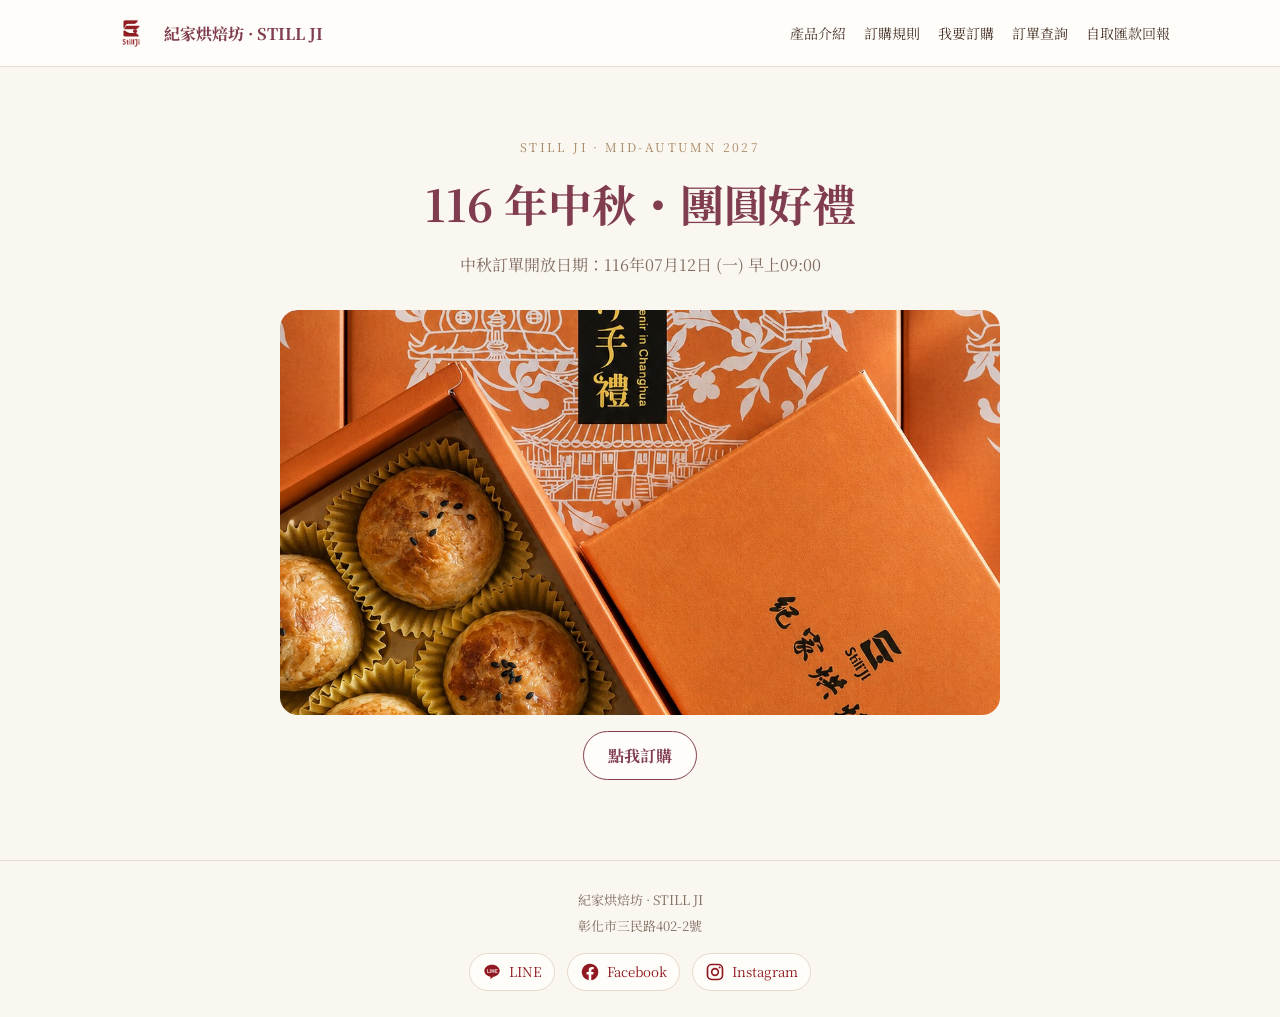
==== index.html @ f15d7599 "Replace homepage hero description with Mid-Autumn ordering opening date" ====
<!doctype html><html lang="zh-Hant"><head><meta charset="utf-8"><meta name="viewport" content="width=device-width,initial-scale=1"><title>116年中秋｜紀家烘焙坊</title><style>:root{--wine:#803d50;--ink:#49352b;--muted:#806d60;--line:#e8dbcf;--bg:#faf6f0}*{box-sizing:border-box}body{margin:0;min-height:100vh;display:flex;flex-direction:column;background:var(--bg);color:var(--ink);font-family:"Noto Sans TC","Microsoft JhengHei",sans-serif}a{color:inherit}header{background:#fffdf9;border-bottom:1px solid var(--line)}nav{max-width:1100px;margin:auto;display:flex;justify-content:space-between;align-items:center;gap:18px;padding:12px 20px}.brand{display:flex;align-items:center;gap:12px;text-decoration:none;font-weight:750;color:var(--wine);white-space:nowrap}.brand img{width:42px;height:42px;object-fit:contain}.links{display:flex;gap:18px;flex-wrap:wrap;font-size:14px}.links a{text-decoration:none}.links a:hover{text-decoration:underline}main{width:min(1040px,100%);margin:auto;padding:36px 20px 60px;flex:1}.hero{text-align:center;padding:35px 0 20px}.eyebrow{font-size:12px;letter-spacing:.2em;color:#a88965}h1,h2{font-family:"Noto Serif TC","Songti TC",serif;color:var(--wine)}h1{font-size:clamp(28px,5vw,44px);margin:16px 0}p{line-height:1.8}.hero p{color:var(--muted)}.hero img{width:min(100%,720px);aspect-ratio:16/9;border-radius:18px;display:block;margin:30px auto 0;object-fit:cover}.btn{display:inline-block;text-decoration:none;border:1px solid var(--wine);color:var(--wine);border-radius:999px;padding:12px 24px;font-weight:700;margin-top:16px;background:#fffdfa;cursor:pointer}.panel{background:#fffdfa;border:1px solid var(--line);border-radius:18px;padding:clamp(22px,4vw,38px);max-width:740px;margin:25px auto}.choices{display:grid;grid-template-columns:1fr 1fr;gap:16px}.choice{display:block;border:1px solid var(--line);border-radius:14px;padding:26px;text-decoration:none;background:#fff}.choice:hover{border-color:var(--wine)}.choice strong{display:block;color:var(--wine);font-size:20px;margin-bottom:9px}.muted{color:var(--muted)}.field{display:grid;grid-template-columns:1fr 135px;align-items:center;gap:12px;padding:13px 0;border-bottom:1px solid var(--line)}.field small{display:block;color:var(--muted);font-size:12px;margin-top:5px}input{padding:11px;border:1px solid #d5c8bd;border-radius:8px;font-size:16px;max-width:100%;width:100%}.total{background:#f8f0ea;border-radius:12px;padding:20px;margin-top:24px;white-space:pre-line;line-height:2}.notice{font-size:13px;color:#965142}footer{text-align:center;border-top:1px solid var(--line);padding:26px 12px;color:var(--muted);font-size:13px;line-height:2}.social{display:flex;justify-content:center;gap:10px;flex-wrap:wrap;margin-top:12px}.social a{border:1px solid var(--line);background:#fffdf9;color:var(--wine);text-decoration:none;border-radius:99px;padding:6px 14px}@media(max-width:700px){nav{flex-wrap:wrap}.links{gap:12px}.choices{grid-template-columns:1fr}.field{grid-template-columns:1fr 100px}main{padding:20px 14px 40px}}
/* Still Ji 2027 — shared literary typography across all pages */
:root{--sj-font:"Noto Serif TC","Songti TC","PMingLiU",serif;--sj-heading:var(--sj-font)}
html,body,header,nav,footer,main,section,article,aside,div,p,span,a,li,td,th,label,small,strong,b,h1,h2,h3,h4,h5,h6,summary,button,input,select,textarea,option{font-family:var(--sj-font)!important}
button,input,select,textarea{font-size:inherit}
</style><link rel="preconnect" href="https://fonts.googleapis.com"><link rel="preconnect" href="https://fonts.gstatic.com" crossorigin><link href="https://fonts.googleapis.com/css2?family=Noto+Serif+TC:wght@400;500;600;700&display=swap" rel="stylesheet"><style id="sj-unified-social-icons">
footer .social-icons{display:flex!important;align-items:center!important;justify-content:center!important;gap:12px!important;flex-wrap:wrap!important;margin:14px 0 0!important}
footer .social-icons .social-icon-link{display:inline-flex!important;align-items:center!important;justify-content:center!important;gap:7px!important;padding:8px 12px!important;margin:0!important;border:1px solid #e6dac9!important;border-radius:999px!important;background:#fffdf9!important;color:#901820!important;text-decoration:none!important;font-size:.83rem!important;line-height:1.4!important;font-weight:400!important}
footer .social-icons .social-icon-link:hover{background:#f0e5d9!important;border-color:#b79a68!important}
footer .social-icons .social-icon-link svg{display:block!important;width:20px!important;height:20px!important;flex:0 0 20px!important;fill:none}
footer .social-icons .social-icon-link svg path[fill="currentColor"],footer .social-icons .social-icon-link svg circle[fill="currentColor"]{fill:currentColor!important}
footer .social-icons .social-icon-link svg path:not([fill]),footer .social-icons .social-icon-link svg rect:not([fill]){fill:currentColor}
</style></head><body><header><nav><a class="brand" href="index.html"><img src="images/stillji-logo-transparent.png" alt="紀家烘焙坊"><span>紀家烘焙坊 · STILL JI</span></a><div class="links"><a href="products.html">產品介紹</a><a href="rules.html">訂購規則</a><a href="order.html">我要訂購</a><a href="lookup.html">訂單查詢</a><a href="remittance.html">自取匯款回報</a></div></nav></header><main><section class="hero"><div class="eyebrow">STILL JI · MID-AUTUMN 2027</div><h1>116 年中秋・團圓好禮</h1><p>中秋訂單開放日期：116年07月12日 (一) 早上09:00</p><img src="images/gift-box-detail.jpg" width="720" height="405" alt="紀家烘焙坊蛋黃酥禮盒"><a class="btn" href="order.html">點我訂購</a></section></main><footer>紀家烘焙坊 · STILL JI<br>彰化市三民路402-2號<div class="social-icons">
<a class="social-icon-link" href="https://lin.ee/ifHbhYi" target="_blank" rel="noopener"><svg viewBox="0 0 24 24" aria-hidden="true"><path d="M12 3.3c-5.1 0-9.2 3.2-9.2 7.2 0 3.6 3.2 6.5 7.6 7.1l-.6 3.1 4-3.1c4.2-.6 7.4-3.5 7.4-7.1 0-4-4.1-7.2-9.2-7.2Z" fill="currentColor"/><path d="M6.6 9v3.7h2M10 9v3.7m1.8 0V9l2.2 3.7V9m4.1 0h-2.3v3.7h2.3m-2.3-1.9h1.8" stroke="#fff" stroke-width=".75" stroke-linecap="round" stroke-linejoin="round" fill="none"/></svg><span>LINE</span></a>
<a class="social-icon-link" href="https://www.facebook.com/JiPastry" target="_blank" rel="noopener"><svg viewBox="0 0 24 24" aria-hidden="true"><path fill="currentColor" d="M22 12a10 10 0 1 0-11.56 9.88v-6.99H7.9V12h2.54V9.8c0-2.5 1.49-3.88 3.77-3.88 1.1 0 2.25.2 2.25.2v2.47H15.2c-1.24 0-1.63.77-1.63 1.56V12h2.77l-.44 2.89h-2.33v6.99A10 10 0 0 0 22 12Z"/></svg><span>Facebook</span></a>
<a class="social-icon-link" href="https://www.instagram.com/still_ji/" target="_blank" rel="noopener"><svg viewBox="0 0 24 24" aria-hidden="true"><rect x="3" y="3" width="18" height="18" rx="5" stroke="currentColor" stroke-width="2" fill="none"/><circle cx="12" cy="12" r="4" stroke="currentColor" stroke-width="2" fill="none"/><circle cx="17.6" cy="6.7" r="1.2" fill="currentColor"/></svg><span>Instagram</span></a>
</div></footer></body></html>
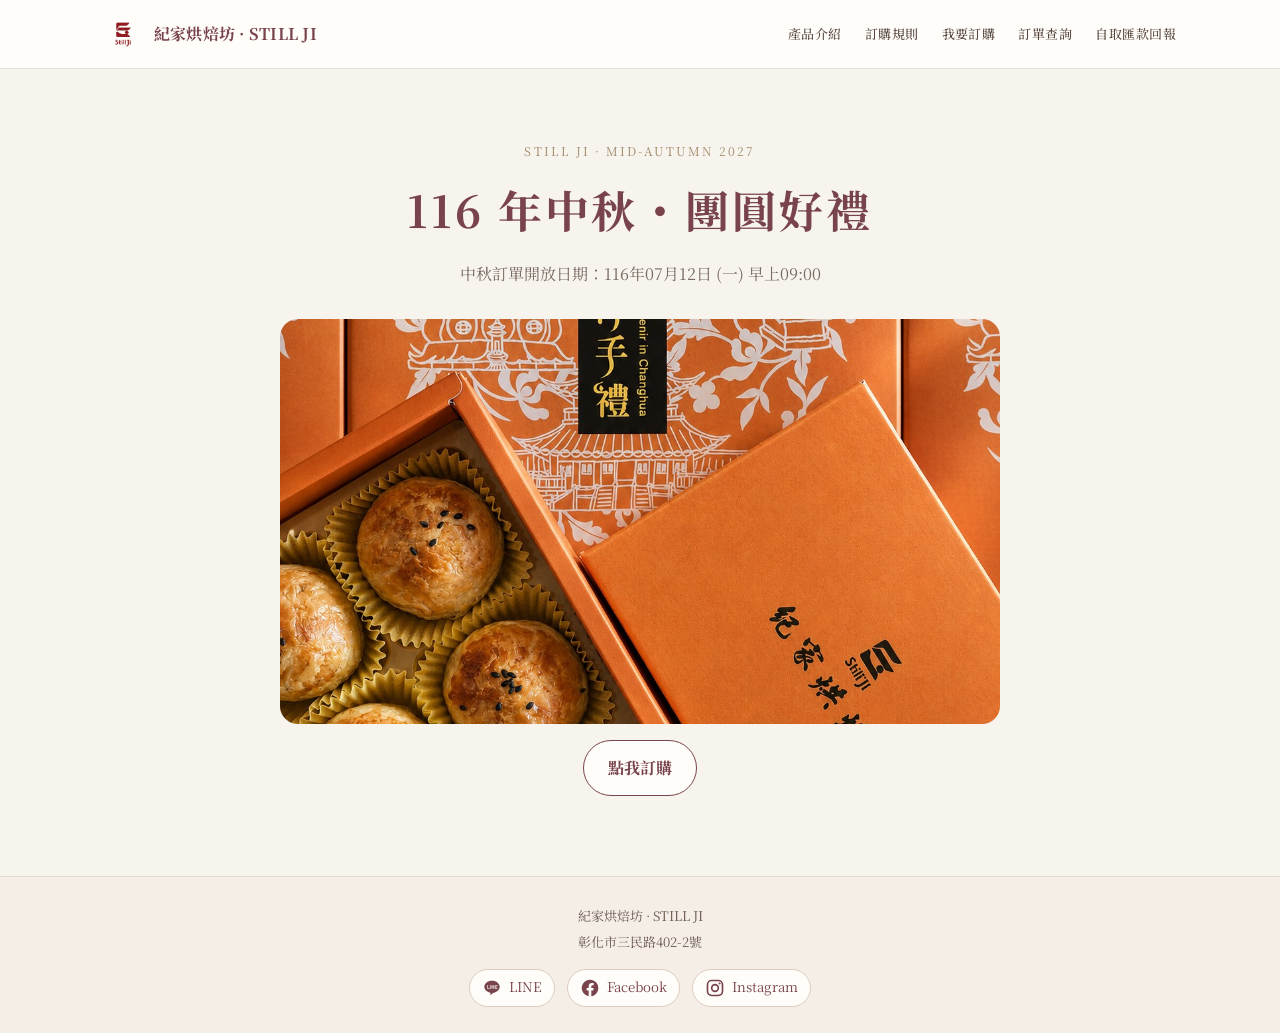
==== commit 71d1c62f: "Apply unified STILL JI design system and consistent site header" ====
--- a/index.html
+++ b/index.html
@@ -10,7 +10,7 @@
 footer .social-icons .social-icon-link svg{display:block!important;width:20px!important;height:20px!important;flex:0 0 20px!important;fill:none}
 footer .social-icons .social-icon-link svg path[fill="currentColor"],footer .social-icons .social-icon-link svg circle[fill="currentColor"]{fill:currentColor!important}
 footer .social-icons .social-icon-link svg path:not([fill]),footer .social-icons .social-icon-link svg rect:not([fill]){fill:currentColor}
-</style></head><body><header><nav><a class="brand" href="index.html"><img src="images/stillji-logo-transparent.png" alt="紀家烘焙坊"><span>紀家烘焙坊 · STILL JI</span></a><div class="links"><a href="products.html">產品介紹</a><a href="rules.html">訂購規則</a><a href="order.html">我要訂購</a><a href="lookup.html">訂單查詢</a><a href="remittance.html">自取匯款回報</a></div></nav></header><main><section class="hero"><div class="eyebrow">STILL JI · MID-AUTUMN 2027</div><h1>116 年中秋・團圓好禮</h1><p>中秋訂單開放日期：116年07月12日 (一) 早上09:00</p><img src="images/gift-box-detail.jpg" width="720" height="405" alt="紀家烘焙坊蛋黃酥禮盒"><a class="btn" href="order.html">點我訂購</a></section></main><footer>紀家烘焙坊 · STILL JI<br>彰化市三民路402-2號<div class="social-icons">
+</style><link rel="stylesheet" href="stillji-design.css?v=20261118a"></head><body><header><nav class="sj-global-nav"><a class="brand" href="index.html"><img src="images/stillji-logo-transparent.png" alt="紀家烘焙坊標誌"><span>紀家烘焙坊 · STILL JI</span></a><div class="links"><a href="products.html">產品介紹</a><a href="rules.html">訂購規則</a><a href="order.html">我要訂購</a><a href="lookup.html">訂單查詢</a><a href="remittance.html">自取匯款回報</a></div></nav></header><main><section class="hero"><div class="eyebrow">STILL JI · MID-AUTUMN 2027</div><h1>116 年中秋・團圓好禮</h1><p>中秋訂單開放日期：116年07月12日 (一) 早上09:00</p><img src="images/gift-box-detail.jpg" width="720" height="405" alt="紀家烘焙坊蛋黃酥禮盒"><a class="btn" href="order.html">點我訂購</a></section></main><footer>紀家烘焙坊 · STILL JI<br>彰化市三民路402-2號<div class="social-icons">
 <a class="social-icon-link" href="https://lin.ee/ifHbhYi" target="_blank" rel="noopener"><svg viewBox="0 0 24 24" aria-hidden="true"><path d="M12 3.3c-5.1 0-9.2 3.2-9.2 7.2 0 3.6 3.2 6.5 7.6 7.1l-.6 3.1 4-3.1c4.2-.6 7.4-3.5 7.4-7.1 0-4-4.1-7.2-9.2-7.2Z" fill="currentColor"/><path d="M6.6 9v3.7h2M10 9v3.7m1.8 0V9l2.2 3.7V9m4.1 0h-2.3v3.7h2.3m-2.3-1.9h1.8" stroke="#fff" stroke-width=".75" stroke-linecap="round" stroke-linejoin="round" fill="none"/></svg><span>LINE</span></a>
 <a class="social-icon-link" href="https://www.facebook.com/JiPastry" target="_blank" rel="noopener"><svg viewBox="0 0 24 24" aria-hidden="true"><path fill="currentColor" d="M22 12a10 10 0 1 0-11.56 9.88v-6.99H7.9V12h2.54V9.8c0-2.5 1.49-3.88 3.77-3.88 1.1 0 2.25.2 2.25.2v2.47H15.2c-1.24 0-1.63.77-1.63 1.56V12h2.77l-.44 2.89h-2.33v6.99A10 10 0 0 0 22 12Z"/></svg><span>Facebook</span></a>
 <a class="social-icon-link" href="https://www.instagram.com/still_ji/" target="_blank" rel="noopener"><svg viewBox="0 0 24 24" aria-hidden="true"><rect x="3" y="3" width="18" height="18" rx="5" stroke="currentColor" stroke-width="2" fill="none"/><circle cx="12" cy="12" r="4" stroke="currentColor" stroke-width="2" fill="none"/><circle cx="17.6" cy="6.7" r="1.2" fill="currentColor"/></svg><span>Instagram</span></a>
--- a/stillji-design.css
+++ b/stillji-design.css
@@ -0,0 +1,44 @@
+/* STILL JI | 2027 Mid-Autumn visual system v1
+   A quiet Japanese confectionery-inspired design. Presentation only. */
+@import url('https://fonts.googleapis.com/css2?family=Noto+Serif+TC:wght@400;500;600;700&display=swap');
+:root{
+ --wine:#78434b;--ink:#463b35;--muted:#796b61;--line:#e5d9cc;
+ --bg:#f7f4ee;--cream:#f7f4ee;--cocoa:#463b35;--soft:#796b61;
+ --gold:#a48b6c;--sj-font:'Noto Serif TC','Songti TC','PMingLiU',serif;
+}
+html{scroll-behavior:smooth}
+body{background:#f7f4ee!important;color:#463b35!important;font-family:var(--sj-font)!important;line-height:1.85;-webkit-font-smoothing:antialiased}
+body,body button,body input,body select,body textarea,body a,body label,body summary,body option{font-family:var(--sj-font)!important}
+body button,body input,body select,body textarea{font-size:15px}
+body h1,body h2,body h3,body h4{font-family:var(--sj-font)!important;color:#78434b;line-height:1.45;letter-spacing:.035em}
+body h1{font-weight:700;letter-spacing:.065em}
+body p{line-height:1.95}
+body .eyebrow,body .kicker{letter-spacing:.17em;color:#a48b6c}
+body>header{background:#fffdf9!important;border-bottom:1px solid #e9e0d7!important;box-shadow:none!important;padding:0!important}
+body>header nav.sj-global-nav{max-width:1120px!important;width:100%!important;margin:0 auto!important;padding:15px 24px!important;display:flex!important;align-items:center!important;justify-content:space-between!important;gap:20px!important;flex-wrap:wrap!important}
+body>header .sj-global-nav .brand{display:inline-flex!important;align-items:center!important;gap:12px!important;color:#78434b!important;font-size:16px!important;font-weight:700!important;text-decoration:none!important;white-space:nowrap!important;letter-spacing:.015em!important}
+body>header .sj-global-nav .brand img{width:38px!important;height:38px!important;object-fit:contain!important}
+body>header .sj-global-nav .links{display:flex!important;align-items:center!important;justify-content:flex-end!important;gap:clamp(10px,1.8vw,24px)!important;flex-wrap:wrap!important;margin-left:auto!important}
+body>header .sj-global-nav .links a{color:#57463e!important;text-decoration:none!important;font-size:13px!important;font-weight:500!important;letter-spacing:.035em!important;white-space:nowrap!important;transition:color .2s}
+body>header .sj-global-nav .links a:hover,body>header .sj-global-nav .links a[aria-current=page]{color:#8f4553!important}
+body main{max-width:1120px}
+body .panel,body .card,body .notice,body .flow-alert,body .section-card{border-color:#e6d8c9}
+body .panel{background:#fffdfa!important;border:1px solid #e6d8c9!important;border-radius:20px!important;box-shadow:0 12px 34px rgba(71,52,42,.035)!important}
+body .choices .choice{background:#f3eae1!important;border:1px solid #dec9b7!important;border-radius:14px!important;box-shadow:none!important}
+body .choices .choice:hover{background:#eadbd0!important;border-color:#b48d83!important}
+body .btn,body button[type=submit],body .submit-btn{border-radius:999px;transition:background .2s,border-color .2s,transform .2s}
+body .btn:hover,body button[type=submit]:hover{transform:translateY(-1px)}
+body input:not([type=checkbox]):not([type=radio]),body select,body textarea{background:#fffefa;border-color:#dfd1c5;border-radius:11px;color:#463b35}
+body input:focus-visible,body select:focus-visible,body textarea:focus-visible,body button:focus-visible,body a:focus-visible{outline:2px solid #a77c83;outline-offset:3px}
+body footer{background:#f4eee7!important;border-top:1px solid #e5d9cc!important;color:#6d5a50!important}
+body footer .social-icons .social-icon-link{background:#fffdfa!important;color:#78434b!important;border-color:#dfcdbf!important}
+body footer .social-icons .social-icon-link:hover{background:#eee1d5!important}
+body .payment-reminder{color:#78434b!important}
+@media(max-width:760px){
+ body>header nav.sj-global-nav{padding:13px 18px!important;gap:10px!important}
+ body>header .sj-global-nav .links{width:100%!important;margin-left:0!important;justify-content:flex-start!important;gap:10px 17px!important}
+ body>header .sj-global-nav .links a{font-size:12px!important}
+ body .panel{border-radius:15px!important}
+ body h1{letter-spacing:.035em}
+}
+@media(prefers-reduced-motion:reduce){html{scroll-behavior:auto}*,*::before,*::after{transition:none!important}}
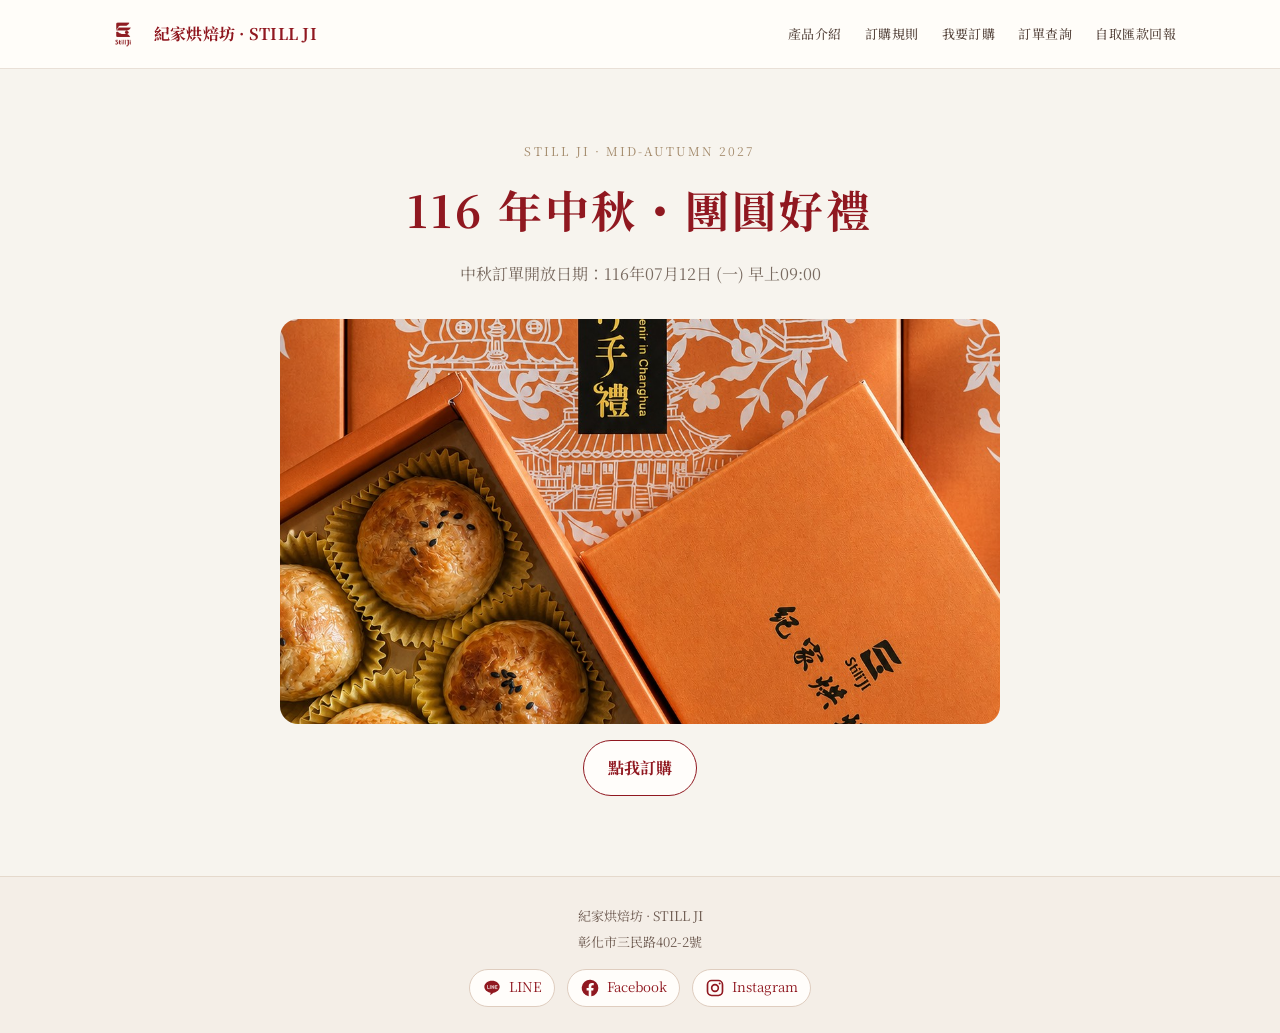
==== commit 42ab7191: "Refresh shared logo-red design palette on all pages" ====
--- a/index.html
+++ b/index.html
@@ -10,7 +10,7 @@
 footer .social-icons .social-icon-link svg{display:block!important;width:20px!important;height:20px!important;flex:0 0 20px!important;fill:none}
 footer .social-icons .social-icon-link svg path[fill="currentColor"],footer .social-icons .social-icon-link svg circle[fill="currentColor"]{fill:currentColor!important}
 footer .social-icons .social-icon-link svg path:not([fill]),footer .social-icons .social-icon-link svg rect:not([fill]){fill:currentColor}
-</style><link rel="stylesheet" href="stillji-design.css?v=20261118a"></head><body><header><nav class="sj-global-nav"><a class="brand" href="index.html"><img src="images/stillji-logo-transparent.png" alt="紀家烘焙坊標誌"><span>紀家烘焙坊 · STILL JI</span></a><div class="links"><a href="products.html">產品介紹</a><a href="rules.html">訂購規則</a><a href="order.html">我要訂購</a><a href="lookup.html">訂單查詢</a><a href="remittance.html">自取匯款回報</a></div></nav></header><main><section class="hero"><div class="eyebrow">STILL JI · MID-AUTUMN 2027</div><h1>116 年中秋・團圓好禮</h1><p>中秋訂單開放日期：116年07月12日 (一) 早上09:00</p><img src="images/gift-box-detail.jpg" width="720" height="405" alt="紀家烘焙坊蛋黃酥禮盒"><a class="btn" href="order.html">點我訂購</a></section></main><footer>紀家烘焙坊 · STILL JI<br>彰化市三民路402-2號<div class="social-icons">
+</style><link rel="stylesheet" href="stillji-design.css?v=20261118b"></head><body><header><nav class="sj-global-nav"><a class="brand" href="index.html"><img src="images/stillji-logo-transparent.png" alt="紀家烘焙坊標誌"><span>紀家烘焙坊 · STILL JI</span></a><div class="links"><a href="products.html">產品介紹</a><a href="rules.html">訂購規則</a><a href="order.html">我要訂購</a><a href="lookup.html">訂單查詢</a><a href="remittance.html">自取匯款回報</a></div></nav></header><main><section class="hero"><div class="eyebrow">STILL JI · MID-AUTUMN 2027</div><h1>116 年中秋・團圓好禮</h1><p>中秋訂單開放日期：116年07月12日 (一) 早上09:00</p><img src="images/gift-box-detail.jpg" width="720" height="405" alt="紀家烘焙坊蛋黃酥禮盒"><a class="btn" href="order.html">點我訂購</a></section></main><footer>紀家烘焙坊 · STILL JI<br>彰化市三民路402-2號<div class="social-icons">
 <a class="social-icon-link" href="https://lin.ee/ifHbhYi" target="_blank" rel="noopener"><svg viewBox="0 0 24 24" aria-hidden="true"><path d="M12 3.3c-5.1 0-9.2 3.2-9.2 7.2 0 3.6 3.2 6.5 7.6 7.1l-.6 3.1 4-3.1c4.2-.6 7.4-3.5 7.4-7.1 0-4-4.1-7.2-9.2-7.2Z" fill="currentColor"/><path d="M6.6 9v3.7h2M10 9v3.7m1.8 0V9l2.2 3.7V9m4.1 0h-2.3v3.7h2.3m-2.3-1.9h1.8" stroke="#fff" stroke-width=".75" stroke-linecap="round" stroke-linejoin="round" fill="none"/></svg><span>LINE</span></a>
 <a class="social-icon-link" href="https://www.facebook.com/JiPastry" target="_blank" rel="noopener"><svg viewBox="0 0 24 24" aria-hidden="true"><path fill="currentColor" d="M22 12a10 10 0 1 0-11.56 9.88v-6.99H7.9V12h2.54V9.8c0-2.5 1.49-3.88 3.77-3.88 1.1 0 2.25.2 2.25.2v2.47H15.2c-1.24 0-1.63.77-1.63 1.56V12h2.77l-.44 2.89h-2.33v6.99A10 10 0 0 0 22 12Z"/></svg><span>Facebook</span></a>
 <a class="social-icon-link" href="https://www.instagram.com/still_ji/" target="_blank" rel="noopener"><svg viewBox="0 0 24 24" aria-hidden="true"><rect x="3" y="3" width="18" height="18" rx="5" stroke="currentColor" stroke-width="2" fill="none"/><circle cx="12" cy="12" r="4" stroke="currentColor" stroke-width="2" fill="none"/><circle cx="17.6" cy="6.7" r="1.2" fill="currentColor"/></svg><span>Instagram</span></a>
--- a/stillji-design.css
+++ b/stillji-design.css
@@ -1,8 +1,8 @@
-/* STILL JI | 2027 Mid-Autumn visual system v1
+/* STILL JI | 2027 Mid-Autumn visual system v2 — logo red
    A quiet Japanese confectionery-inspired design. Presentation only. */
 @import url('https://fonts.googleapis.com/css2?family=Noto+Serif+TC:wght@400;500;600;700&display=swap');
 :root{
- --wine:#78434b;--ink:#463b35;--muted:#796b61;--line:#e5d9cc;
+ --wine:#901820;--ink:#463b35;--muted:#796b61;--line:#e5d9cc;
  --bg:#f7f4ee;--cream:#f7f4ee;--cocoa:#463b35;--soft:#796b61;
  --gold:#a48b6c;--sj-font:'Noto Serif TC','Songti TC','PMingLiU',serif;
 }
@@ -10,30 +10,30 @@
 body{background:#f7f4ee!important;color:#463b35!important;font-family:var(--sj-font)!important;line-height:1.85;-webkit-font-smoothing:antialiased}
 body,body button,body input,body select,body textarea,body a,body label,body summary,body option{font-family:var(--sj-font)!important}
 body button,body input,body select,body textarea{font-size:15px}
-body h1,body h2,body h3,body h4{font-family:var(--sj-font)!important;color:#78434b;line-height:1.45;letter-spacing:.035em}
+body h1,body h2,body h3,body h4{font-family:var(--sj-font)!important;color:#901820;line-height:1.45;letter-spacing:.035em}
 body h1{font-weight:700;letter-spacing:.065em}
 body p{line-height:1.95}
 body .eyebrow,body .kicker{letter-spacing:.17em;color:#a48b6c}
 body>header{background:#fffdf9!important;border-bottom:1px solid #e9e0d7!important;box-shadow:none!important;padding:0!important}
 body>header nav.sj-global-nav{max-width:1120px!important;width:100%!important;margin:0 auto!important;padding:15px 24px!important;display:flex!important;align-items:center!important;justify-content:space-between!important;gap:20px!important;flex-wrap:wrap!important}
-body>header .sj-global-nav .brand{display:inline-flex!important;align-items:center!important;gap:12px!important;color:#78434b!important;font-size:16px!important;font-weight:700!important;text-decoration:none!important;white-space:nowrap!important;letter-spacing:.015em!important}
+body>header .sj-global-nav .brand{display:inline-flex!important;align-items:center!important;gap:12px!important;color:#901820!important;font-size:16px!important;font-weight:700!important;text-decoration:none!important;white-space:nowrap!important;letter-spacing:.015em!important}
 body>header .sj-global-nav .brand img{width:38px!important;height:38px!important;object-fit:contain!important}
 body>header .sj-global-nav .links{display:flex!important;align-items:center!important;justify-content:flex-end!important;gap:clamp(10px,1.8vw,24px)!important;flex-wrap:wrap!important;margin-left:auto!important}
 body>header .sj-global-nav .links a{color:#57463e!important;text-decoration:none!important;font-size:13px!important;font-weight:500!important;letter-spacing:.035em!important;white-space:nowrap!important;transition:color .2s}
-body>header .sj-global-nav .links a:hover,body>header .sj-global-nav .links a[aria-current=page]{color:#8f4553!important}
+body>header .sj-global-nav .links a:hover,body>header .sj-global-nav .links a[aria-current=page]{color:#901820!important}
 body main{max-width:1120px}
 body .panel,body .card,body .notice,body .flow-alert,body .section-card{border-color:#e6d8c9}
 body .panel{background:#fffdfa!important;border:1px solid #e6d8c9!important;border-radius:20px!important;box-shadow:0 12px 34px rgba(71,52,42,.035)!important}
 body .choices .choice{background:#f3eae1!important;border:1px solid #dec9b7!important;border-radius:14px!important;box-shadow:none!important}
-body .choices .choice:hover{background:#eadbd0!important;border-color:#b48d83!important}
+body .choices .choice:hover{background:#eadbd0!important;border-color:#b76b68!important}
 body .btn,body button[type=submit],body .submit-btn{border-radius:999px;transition:background .2s,border-color .2s,transform .2s}
 body .btn:hover,body button[type=submit]:hover{transform:translateY(-1px)}
 body input:not([type=checkbox]):not([type=radio]),body select,body textarea{background:#fffefa;border-color:#dfd1c5;border-radius:11px;color:#463b35}
-body input:focus-visible,body select:focus-visible,body textarea:focus-visible,body button:focus-visible,body a:focus-visible{outline:2px solid #a77c83;outline-offset:3px}
+body input:focus-visible,body select:focus-visible,body textarea:focus-visible,body button:focus-visible,body a:focus-visible{outline:2px solid #b34b50;outline-offset:3px}
 body footer{background:#f4eee7!important;border-top:1px solid #e5d9cc!important;color:#6d5a50!important}
-body footer .social-icons .social-icon-link{background:#fffdfa!important;color:#78434b!important;border-color:#dfcdbf!important}
+body footer .social-icons .social-icon-link{background:#fffdfa!important;color:#901820!important;border-color:#dfcdbf!important}
 body footer .social-icons .social-icon-link:hover{background:#eee1d5!important}
-body .payment-reminder{color:#78434b!important}
+body .payment-reminder{color:#901820!important}
 @media(max-width:760px){
  body>header nav.sj-global-nav{padding:13px 18px!important;gap:10px!important}
  body>header .sj-global-nav .links{width:100%!important;margin-left:0!important;justify-content:flex-start!important;gap:10px 17px!important}
@@ -42,3 +42,10 @@
  body h1{letter-spacing:.035em}
 }
 @media(prefers-reduced-motion:reduce){html{scroll-behavior:auto}*,*::before,*::after{transition:none!important}}
+
+/* Logo-red identity accents — warm paper and cocoa remain neutral. */
+:root{--sj-brand:#901820;--sj-brand-soft:#f6e8e5;--wine:#901820;--gold:#a48b6c}
+body .btn,body .payment-reminder,body .eyebrow+ h1{color:var(--sj-brand)}
+body button[type=submit],body .submit-btn{border-color:var(--sj-brand)}
+body .btn:focus-visible,body button:focus-visible,body a:focus-visible{outline-color:var(--sj-brand)}
+body .choices .choice strong{color:var(--sj-brand)!important}
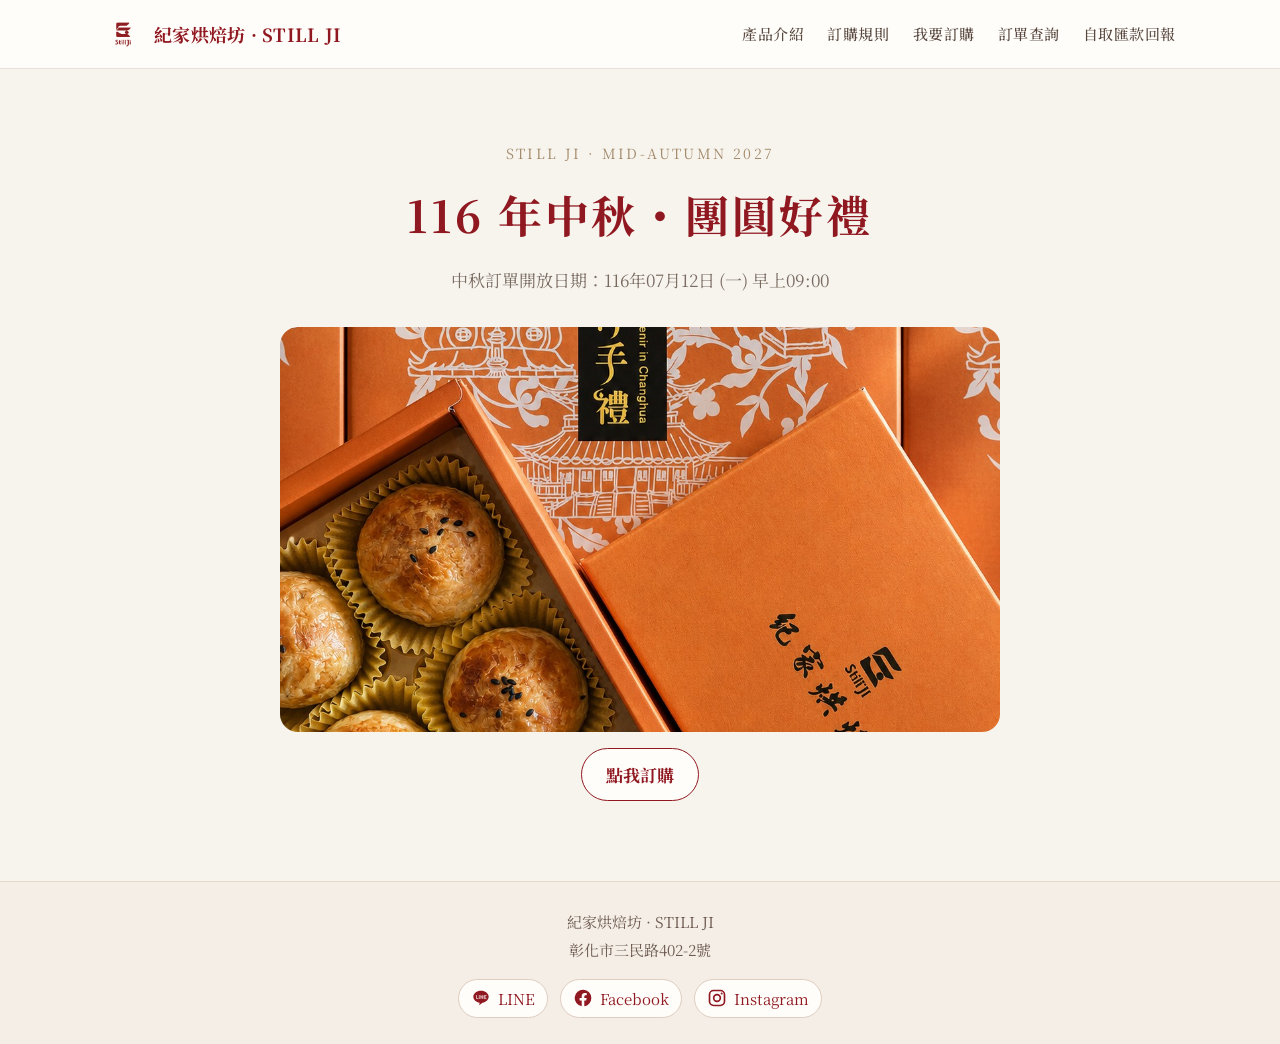
==== commit f29f8be7: "Load larger accessibility typography across site" ====
--- a/index.html
+++ b/index.html
@@ -10,7 +10,7 @@
 footer .social-icons .social-icon-link svg{display:block!important;width:20px!important;height:20px!important;flex:0 0 20px!important;fill:none}
 footer .social-icons .social-icon-link svg path[fill="currentColor"],footer .social-icons .social-icon-link svg circle[fill="currentColor"]{fill:currentColor!important}
 footer .social-icons .social-icon-link svg path:not([fill]),footer .social-icons .social-icon-link svg rect:not([fill]){fill:currentColor}
-</style><link rel="stylesheet" href="stillji-design.css?v=20261118b"></head><body><header><nav class="sj-global-nav"><a class="brand" href="index.html"><img src="images/stillji-logo-transparent.png" alt="紀家烘焙坊標誌"><span>紀家烘焙坊 · STILL JI</span></a><div class="links"><a href="products.html">產品介紹</a><a href="rules.html">訂購規則</a><a href="order.html">我要訂購</a><a href="lookup.html">訂單查詢</a><a href="remittance.html">自取匯款回報</a></div></nav></header><main><section class="hero"><div class="eyebrow">STILL JI · MID-AUTUMN 2027</div><h1>116 年中秋・團圓好禮</h1><p>中秋訂單開放日期：116年07月12日 (一) 早上09:00</p><img src="images/gift-box-detail.jpg" width="720" height="405" alt="紀家烘焙坊蛋黃酥禮盒"><a class="btn" href="order.html">點我訂購</a></section></main><footer>紀家烘焙坊 · STILL JI<br>彰化市三民路402-2號<div class="social-icons">
+</style><link rel="stylesheet" href="stillji-design.css?v=20261118c"></head><body><header><nav class="sj-global-nav"><a class="brand" href="index.html"><img src="images/stillji-logo-transparent.png" alt="紀家烘焙坊標誌"><span>紀家烘焙坊 · STILL JI</span></a><div class="links"><a href="products.html">產品介紹</a><a href="rules.html">訂購規則</a><a href="order.html">我要訂購</a><a href="lookup.html">訂單查詢</a><a href="remittance.html">自取匯款回報</a></div></nav></header><main><section class="hero"><div class="eyebrow">STILL JI · MID-AUTUMN 2027</div><h1>116 年中秋・團圓好禮</h1><p>中秋訂單開放日期：116年07月12日 (一) 早上09:00</p><img src="images/gift-box-detail.jpg" width="720" height="405" alt="紀家烘焙坊蛋黃酥禮盒"><a class="btn" href="order.html">點我訂購</a></section></main><footer>紀家烘焙坊 · STILL JI<br>彰化市三民路402-2號<div class="social-icons">
 <a class="social-icon-link" href="https://lin.ee/ifHbhYi" target="_blank" rel="noopener"><svg viewBox="0 0 24 24" aria-hidden="true"><path d="M12 3.3c-5.1 0-9.2 3.2-9.2 7.2 0 3.6 3.2 6.5 7.6 7.1l-.6 3.1 4-3.1c4.2-.6 7.4-3.5 7.4-7.1 0-4-4.1-7.2-9.2-7.2Z" fill="currentColor"/><path d="M6.6 9v3.7h2M10 9v3.7m1.8 0V9l2.2 3.7V9m4.1 0h-2.3v3.7h2.3m-2.3-1.9h1.8" stroke="#fff" stroke-width=".75" stroke-linecap="round" stroke-linejoin="round" fill="none"/></svg><span>LINE</span></a>
 <a class="social-icon-link" href="https://www.facebook.com/JiPastry" target="_blank" rel="noopener"><svg viewBox="0 0 24 24" aria-hidden="true"><path fill="currentColor" d="M22 12a10 10 0 1 0-11.56 9.88v-6.99H7.9V12h2.54V9.8c0-2.5 1.49-3.88 3.77-3.88 1.1 0 2.25.2 2.25.2v2.47H15.2c-1.24 0-1.63.77-1.63 1.56V12h2.77l-.44 2.89h-2.33v6.99A10 10 0 0 0 22 12Z"/></svg><span>Facebook</span></a>
 <a class="social-icon-link" href="https://www.instagram.com/still_ji/" target="_blank" rel="noopener"><svg viewBox="0 0 24 24" aria-hidden="true"><rect x="3" y="3" width="18" height="18" rx="5" stroke="currentColor" stroke-width="2" fill="none"/><circle cx="12" cy="12" r="4" stroke="currentColor" stroke-width="2" fill="none"/><circle cx="17.6" cy="6.7" r="1.2" fill="currentColor"/></svg><span>Instagram</span></a>
--- a/stillji-design.css
+++ b/stillji-design.css
@@ -49,3 +49,25 @@
 body button[type=submit],body .submit-btn{border-color:var(--sj-brand)}
 body .btn:focus-visible,body button:focus-visible,body a:focus-visible{outline-color:var(--sj-brand)}
 body .choices .choice strong{color:var(--sj-brand)!important}
+
+/* Accessibility pass: comfortable reading size for older customers. */
+html{font-size:17px!important}
+body{font-size:17px!important;line-height:1.9!important}
+body p,body li,body label,body summary,body .muted,body .notice,body .flow-alert,body .hint,body .help,body .payment-reminder{font-size:17px!important;line-height:1.95!important}
+body input:not([type=checkbox]):not([type=radio]),body select,body textarea,body button,body .btn{font-size:17px!important;line-height:1.6}
+body input:not([type=checkbox]):not([type=radio]),body select{min-height:46px}
+body .eyebrow,body .kicker{font-size:14px!important}
+body>header .sj-global-nav .brand{font-size:18px!important}
+body>header .sj-global-nav .links a{font-size:15px!important;line-height:1.7!important}
+body footer{font-size:15px!important;line-height:1.9!important}
+body footer .social-icons .social-icon-link{font-size:15px!important}
+body .choices .choice strong{font-size:21px!important}
+@media(max-width:760px){
+ html{font-size:16px!important}
+ body{font-size:16px!important}
+ body p,body li,body label,body summary,body .muted,body .notice,body .flow-alert,body .hint,body .help,body .payment-reminder{font-size:16px!important}
+ body input:not([type=checkbox]):not([type=radio]),body select,body textarea,body button,body .btn{font-size:16px!important}
+ body>header .sj-global-nav .brand{font-size:17px!important}
+ body>header .sj-global-nav .links a{font-size:14px!important}
+ body .choices .choice strong{font-size:19px!important}
+}
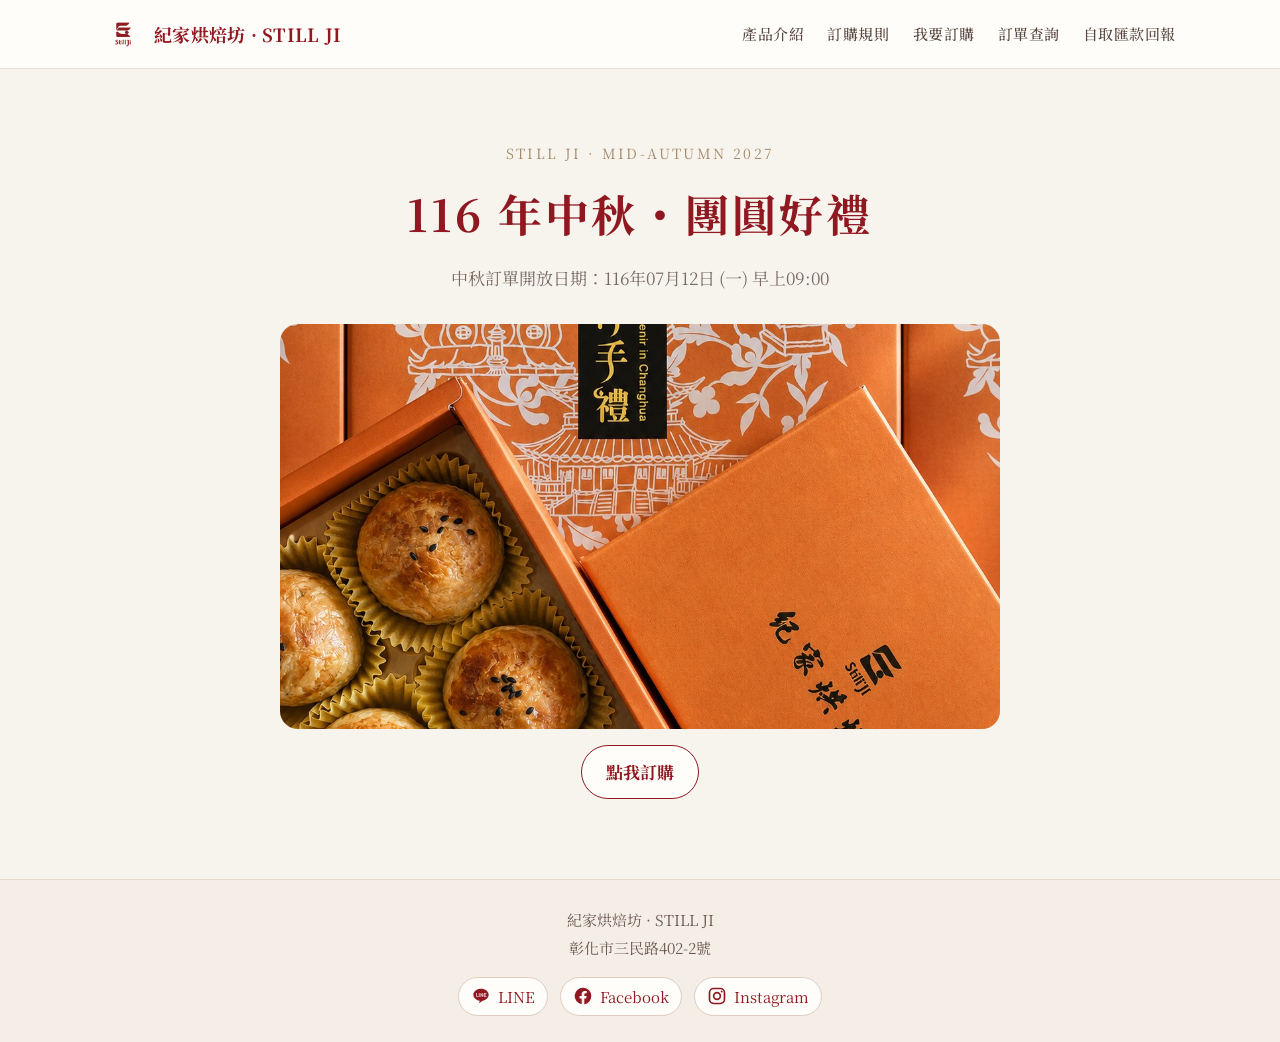
==== commit 10992ee2: "Apply consistent website dimensions and typography" ====
--- a/index.html
+++ b/index.html
@@ -10,7 +10,7 @@
 footer .social-icons .social-icon-link svg{display:block!important;width:20px!important;height:20px!important;flex:0 0 20px!important;fill:none}
 footer .social-icons .social-icon-link svg path[fill="currentColor"],footer .social-icons .social-icon-link svg circle[fill="currentColor"]{fill:currentColor!important}
 footer .social-icons .social-icon-link svg path:not([fill]),footer .social-icons .social-icon-link svg rect:not([fill]){fill:currentColor}
-</style><link rel="stylesheet" href="stillji-design.css?v=20261118c"></head><body><header><nav class="sj-global-nav"><a class="brand" href="index.html"><img src="images/stillji-logo-transparent.png" alt="紀家烘焙坊標誌"><span>紀家烘焙坊 · STILL JI</span></a><div class="links"><a href="products.html">產品介紹</a><a href="rules.html">訂購規則</a><a href="order.html">我要訂購</a><a href="lookup.html">訂單查詢</a><a href="remittance.html">自取匯款回報</a></div></nav></header><main><section class="hero"><div class="eyebrow">STILL JI · MID-AUTUMN 2027</div><h1>116 年中秋・團圓好禮</h1><p>中秋訂單開放日期：116年07月12日 (一) 早上09:00</p><img src="images/gift-box-detail.jpg" width="720" height="405" alt="紀家烘焙坊蛋黃酥禮盒"><a class="btn" href="order.html">點我訂購</a></section></main><footer>紀家烘焙坊 · STILL JI<br>彰化市三民路402-2號<div class="social-icons">
+</style><link rel="stylesheet" href="stillji-design.css?v=20261118d"></head><body><header><nav class="sj-global-nav"><a class="brand" href="index.html"><img src="images/stillji-logo-transparent.png" alt="紀家烘焙坊標誌"><span>紀家烘焙坊 · STILL JI</span></a><div class="links"><a href="products.html">產品介紹</a><a href="rules.html">訂購規則</a><a href="order.html">我要訂購</a><a href="lookup.html">訂單查詢</a><a href="remittance.html">自取匯款回報</a></div></nav></header><main><section class="hero"><div class="eyebrow">STILL JI · MID-AUTUMN 2027</div><h1>116 年中秋・團圓好禮</h1><p>中秋訂單開放日期：116年07月12日 (一) 早上09:00</p><img src="images/gift-box-detail.jpg" width="720" height="405" alt="紀家烘焙坊蛋黃酥禮盒"><a class="btn" href="order.html">點我訂購</a></section></main><footer>紀家烘焙坊 · STILL JI<br>彰化市三民路402-2號<div class="social-icons">
 <a class="social-icon-link" href="https://lin.ee/ifHbhYi" target="_blank" rel="noopener"><svg viewBox="0 0 24 24" aria-hidden="true"><path d="M12 3.3c-5.1 0-9.2 3.2-9.2 7.2 0 3.6 3.2 6.5 7.6 7.1l-.6 3.1 4-3.1c4.2-.6 7.4-3.5 7.4-7.1 0-4-4.1-7.2-9.2-7.2Z" fill="currentColor"/><path d="M6.6 9v3.7h2M10 9v3.7m1.8 0V9l2.2 3.7V9m4.1 0h-2.3v3.7h2.3m-2.3-1.9h1.8" stroke="#fff" stroke-width=".75" stroke-linecap="round" stroke-linejoin="round" fill="none"/></svg><span>LINE</span></a>
 <a class="social-icon-link" href="https://www.facebook.com/JiPastry" target="_blank" rel="noopener"><svg viewBox="0 0 24 24" aria-hidden="true"><path fill="currentColor" d="M22 12a10 10 0 1 0-11.56 9.88v-6.99H7.9V12h2.54V9.8c0-2.5 1.49-3.88 3.77-3.88 1.1 0 2.25.2 2.25.2v2.47H15.2c-1.24 0-1.63.77-1.63 1.56V12h2.77l-.44 2.89h-2.33v6.99A10 10 0 0 0 22 12Z"/></svg><span>Facebook</span></a>
 <a class="social-icon-link" href="https://www.instagram.com/still_ji/" target="_blank" rel="noopener"><svg viewBox="0 0 24 24" aria-hidden="true"><rect x="3" y="3" width="18" height="18" rx="5" stroke="currentColor" stroke-width="2" fill="none"/><circle cx="12" cy="12" r="4" stroke="currentColor" stroke-width="2" fill="none"/><circle cx="17.6" cy="6.7" r="1.2" fill="currentColor"/></svg><span>Instagram</span></a>
--- a/stillji-design.css
+++ b/stillji-design.css
@@ -71,3 +71,33 @@
  body>header .sj-global-nav .links a{font-size:14px!important}
  body .choices .choice strong{font-size:19px!important}
 }
+
+/* v3 — consistent scale, page width, spacing and readable typography. */
+*,*::before,*::after{box-sizing:border-box}
+body{font-size:17px!important}
+body>main,body>main.container{
+ width:min(1040px,calc(100% - 40px))!important;
+ max-width:1040px!important;
+ margin-left:auto!important;margin-right:auto!important;
+ padding-left:0!important;padding-right:0!important;
+}
+body>main>.panel,body>main>.hero,body>main>.service-panel{
+ width:100%!important;max-width:none!important;
+}
+body h1{font-size:clamp(32px,4.3vw,44px)!important;line-height:1.4!important}
+body h2{font-size:clamp(24px,3vw,30px)!important;line-height:1.5!important}
+body h3{font-size:clamp(20px,2.4vw,24px)!important;line-height:1.5!important}
+body .panel{padding:clamp(22px,3.4vw,38px)!important}
+body>header .sj-global-nav{width:min(1040px,100%)!important;max-width:1040px!important}
+body .choices .choice{min-height:112px}
+body .eyebrow,body .kicker{font-size:14px!important}
+body small,body .small{font-size:14px}
+@media(max-width:760px){
+ body>main,body>main.container{width:calc(100% - 28px)!important}
+ body{font-size:16px!important}
+ body h1{font-size:clamp(29px,7vw,36px)!important}
+ body h2{font-size:clamp(22px,5.2vw,27px)!important}
+ body h3{font-size:20px!important}
+ body .panel{padding:22px 18px!important}
+ body .choices .choice{min-height:86px}
+}
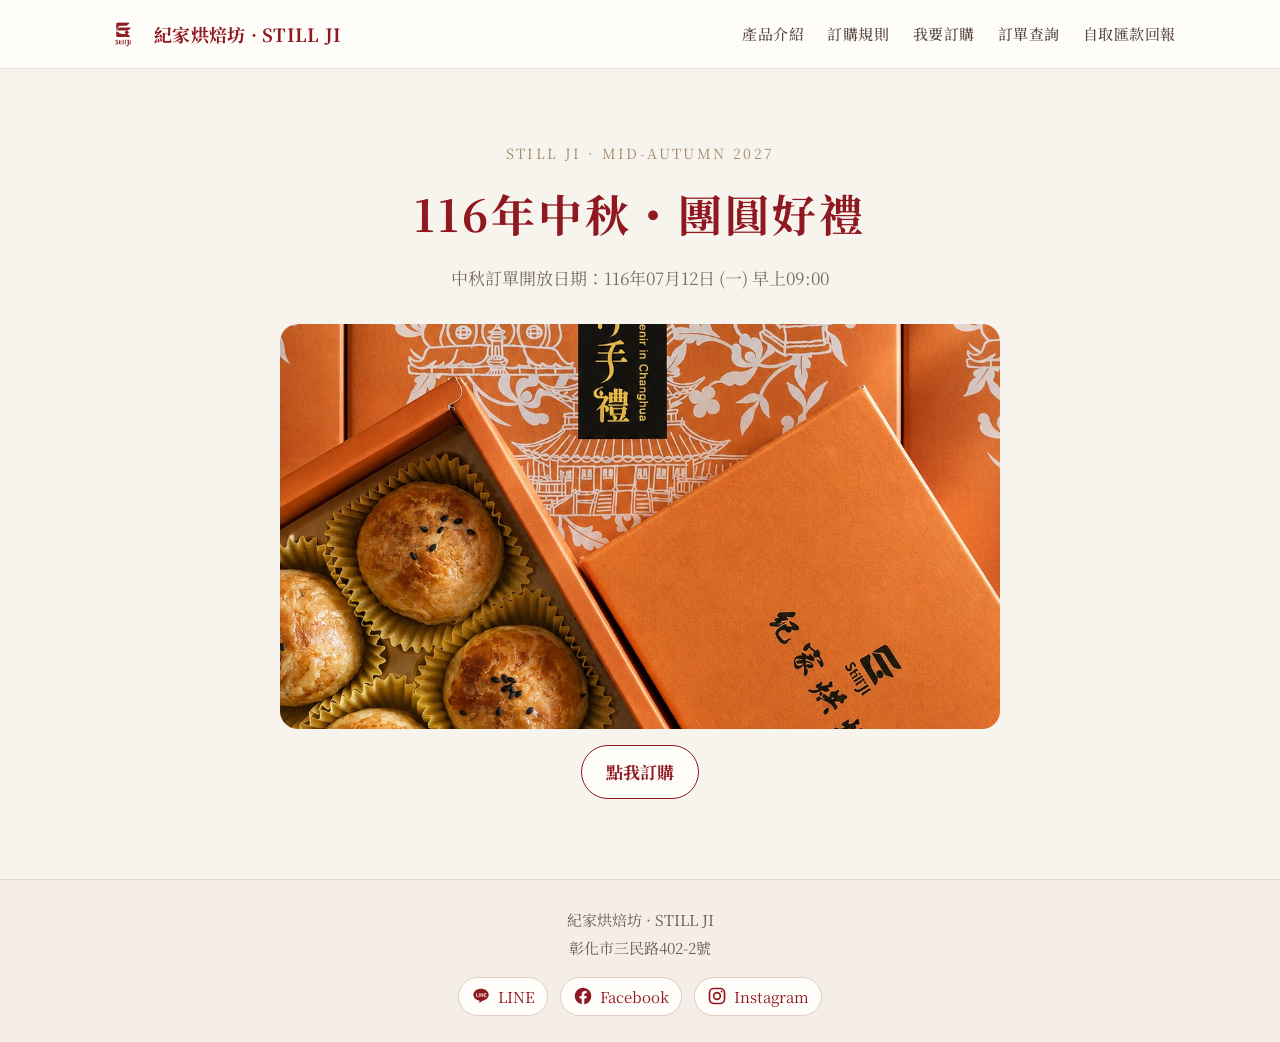
==== commit 84b29eee: "Update 2027 Mid-Autumn website copy and formatting" ====
--- a/index.html
+++ b/index.html
@@ -10,7 +10,7 @@
 footer .social-icons .social-icon-link svg{display:block!important;width:20px!important;height:20px!important;flex:0 0 20px!important;fill:none}
 footer .social-icons .social-icon-link svg path[fill="currentColor"],footer .social-icons .social-icon-link svg circle[fill="currentColor"]{fill:currentColor!important}
 footer .social-icons .social-icon-link svg path:not([fill]),footer .social-icons .social-icon-link svg rect:not([fill]){fill:currentColor}
-</style><link rel="stylesheet" href="stillji-design.css?v=20261118d"></head><body><header><nav class="sj-global-nav"><a class="brand" href="index.html"><img src="images/stillji-logo-transparent.png" alt="紀家烘焙坊標誌"><span>紀家烘焙坊 · STILL JI</span></a><div class="links"><a href="products.html">產品介紹</a><a href="rules.html">訂購規則</a><a href="order.html">我要訂購</a><a href="lookup.html">訂單查詢</a><a href="remittance.html">自取匯款回報</a></div></nav></header><main><section class="hero"><div class="eyebrow">STILL JI · MID-AUTUMN 2027</div><h1>116 年中秋・團圓好禮</h1><p>中秋訂單開放日期：116年07月12日 (一) 早上09:00</p><img src="images/gift-box-detail.jpg" width="720" height="405" alt="紀家烘焙坊蛋黃酥禮盒"><a class="btn" href="order.html">點我訂購</a></section></main><footer>紀家烘焙坊 · STILL JI<br>彰化市三民路402-2號<div class="social-icons">
+</style><link rel="stylesheet" href="stillji-design.css?v=20261118d"></head><body><header><nav class="sj-global-nav"><a class="brand" href="index.html"><img src="images/stillji-logo-transparent.png" alt="紀家烘焙坊標誌"><span>紀家烘焙坊 · STILL JI</span></a><div class="links"><a href="products.html">產品介紹</a><a href="rules.html">訂購規則</a><a href="order.html">我要訂購</a><a href="lookup.html">訂單查詢</a><a href="remittance.html">自取匯款回報</a></div></nav></header><main><section class="hero"><div class="eyebrow">STILL JI · MID-AUTUMN 2027</div><h1>116年中秋・團圓好禮</h1><p>中秋訂單開放日期：116年07月12日 (一) 早上09:00</p><img src="images/gift-box-detail.jpg" width="720" height="405" alt="紀家烘焙坊蛋黃酥禮盒"><a class="btn" href="order.html">點我訂購</a></section></main><footer>紀家烘焙坊 · STILL JI<br>彰化市三民路402-2號<div class="social-icons">
 <a class="social-icon-link" href="https://lin.ee/ifHbhYi" target="_blank" rel="noopener"><svg viewBox="0 0 24 24" aria-hidden="true"><path d="M12 3.3c-5.1 0-9.2 3.2-9.2 7.2 0 3.6 3.2 6.5 7.6 7.1l-.6 3.1 4-3.1c4.2-.6 7.4-3.5 7.4-7.1 0-4-4.1-7.2-9.2-7.2Z" fill="currentColor"/><path d="M6.6 9v3.7h2M10 9v3.7m1.8 0V9l2.2 3.7V9m4.1 0h-2.3v3.7h2.3m-2.3-1.9h1.8" stroke="#fff" stroke-width=".75" stroke-linecap="round" stroke-linejoin="round" fill="none"/></svg><span>LINE</span></a>
 <a class="social-icon-link" href="https://www.facebook.com/JiPastry" target="_blank" rel="noopener"><svg viewBox="0 0 24 24" aria-hidden="true"><path fill="currentColor" d="M22 12a10 10 0 1 0-11.56 9.88v-6.99H7.9V12h2.54V9.8c0-2.5 1.49-3.88 3.77-3.88 1.1 0 2.25.2 2.25.2v2.47H15.2c-1.24 0-1.63.77-1.63 1.56V12h2.77l-.44 2.89h-2.33v6.99A10 10 0 0 0 22 12Z"/></svg><span>Facebook</span></a>
 <a class="social-icon-link" href="https://www.instagram.com/still_ji/" target="_blank" rel="noopener"><svg viewBox="0 0 24 24" aria-hidden="true"><rect x="3" y="3" width="18" height="18" rx="5" stroke="currentColor" stroke-width="2" fill="none"/><circle cx="12" cy="12" r="4" stroke="currentColor" stroke-width="2" fill="none"/><circle cx="17.6" cy="6.7" r="1.2" fill="currentColor"/></svg><span>Instagram</span></a>
